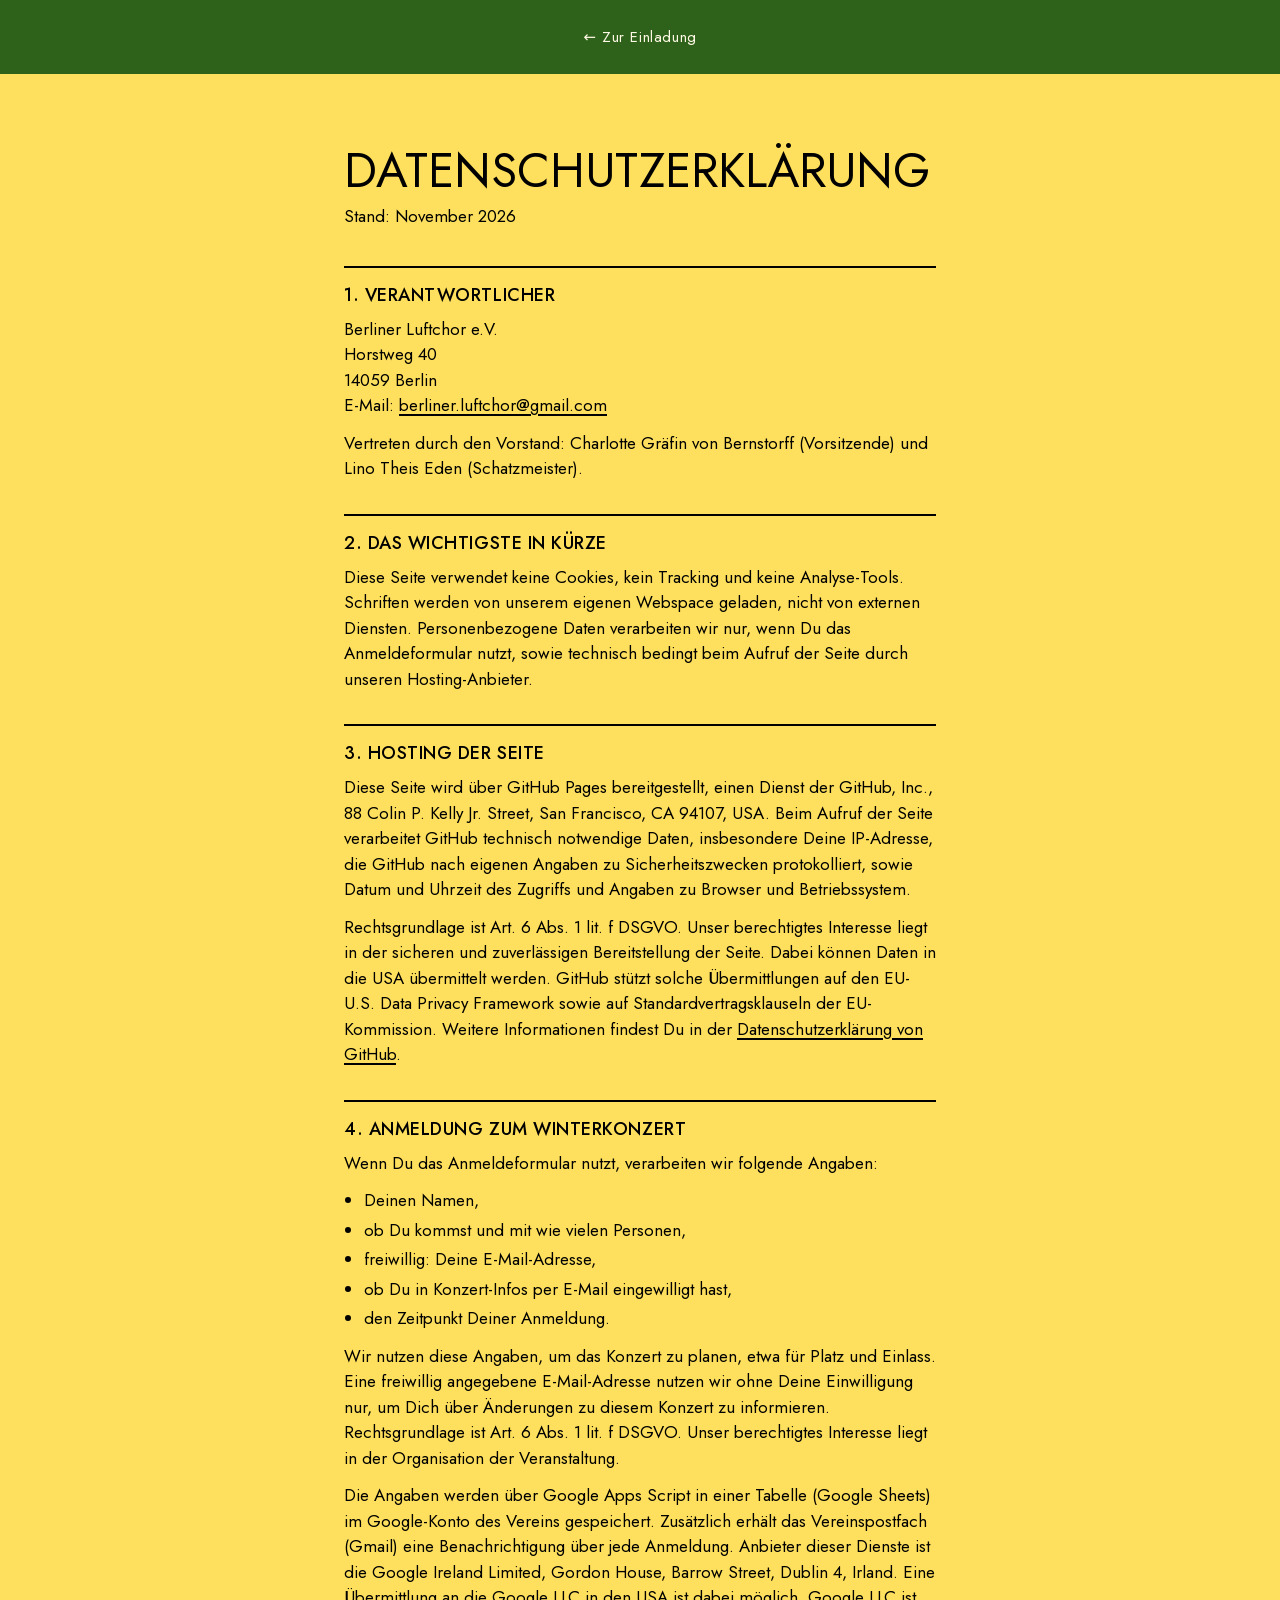
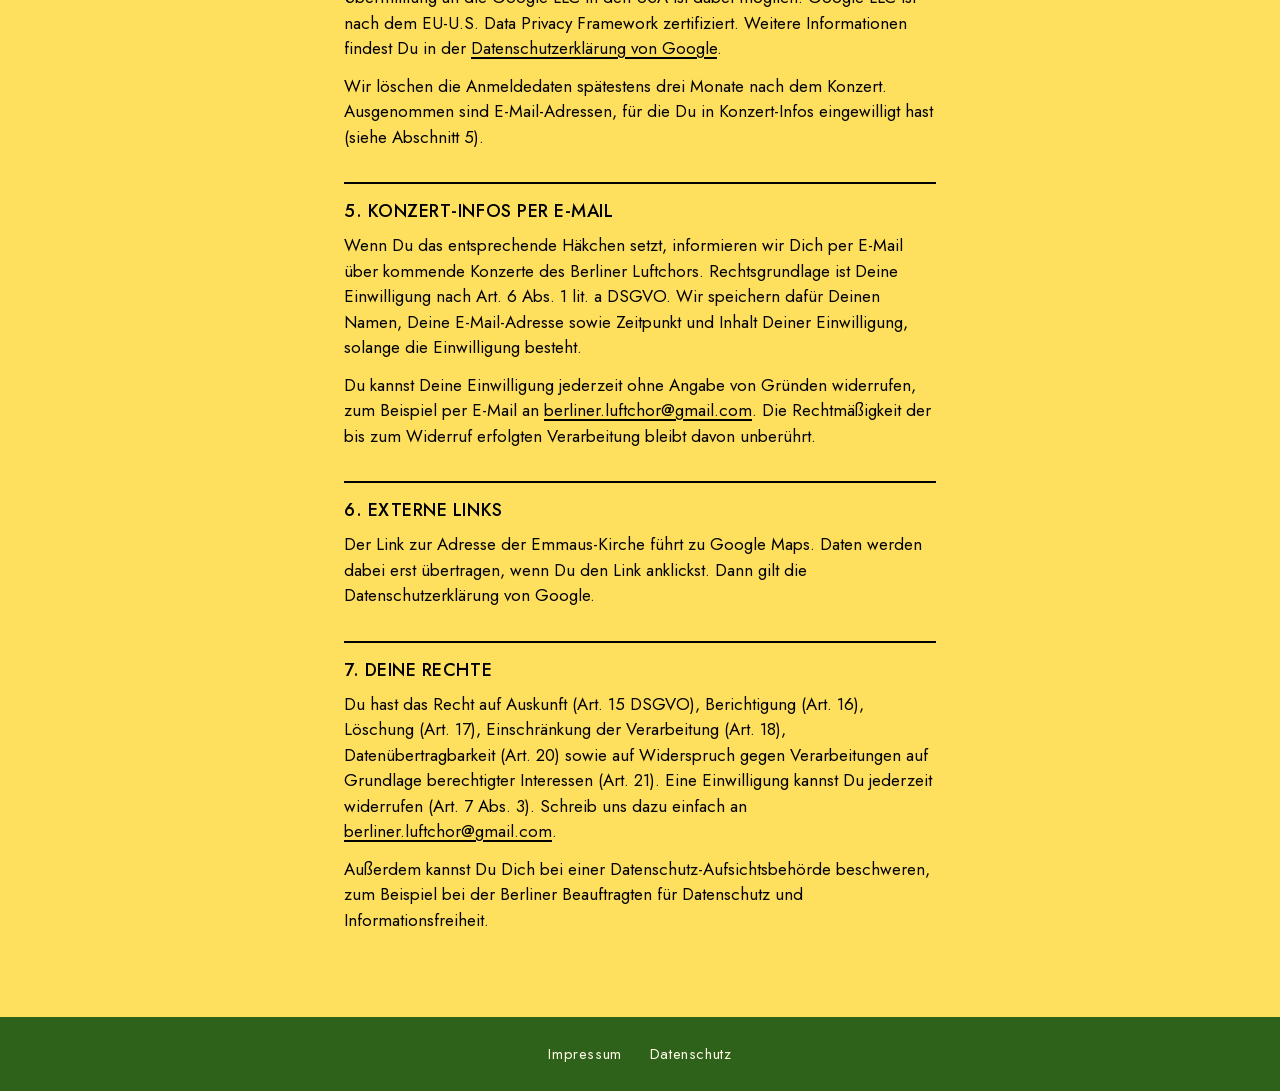
==== datenschutz.html @ 100c8ba3 "Impressum, Datenschutz, lokale Schriften" ====
<!DOCTYPE html>
<html lang="de">
<head>
<meta charset="utf-8">
<meta name="viewport" content="width=device-width, initial-scale=1">
<title>Datenschutz – Berliner Luftchor</title>
<meta name="robots" content="noindex">
<link rel="icon" type="image/png" href="logo.png">
<link rel="stylesheet" href="legal.css">
</head>
<body>
<header class="band"><a href="./">← Zur Einladung</a></header>
<main>
  <h1>Datenschutz&shy;erklärung</h1>
  <p class="sub">Stand: November 2026</p>

  <h2>1. Verantwortlicher</h2>
  <p>Berliner Luftchor e.V.<br>Horstweg 40<br>14059 Berlin<br>E-Mail: <a href="mailto:berliner.luftchor@gmail.com">berliner.luftchor@gmail.com</a></p>
  <p>Vertreten durch den Vorstand: Charlotte Gräfin von Bernstorff (Vorsitzende) und Lino Theis Eden (Schatzmeister).</p>

  <h2>2. Das Wichtigste in Kürze</h2>
  <p>Diese Seite verwendet keine Cookies, kein Tracking und keine Analyse-Tools. Schriften werden von unserem eigenen Webspace geladen, nicht von externen Diensten. Personenbezogene Daten verarbeiten wir nur, wenn Du das Anmeldeformular nutzt, sowie technisch bedingt beim Aufruf der Seite durch unseren Hosting-Anbieter.</p>

  <h2>3. Hosting der Seite</h2>
  <p>Diese Seite wird über GitHub Pages bereitgestellt, einen Dienst der GitHub, Inc., 88 Colin P. Kelly Jr. Street, San Francisco, CA 94107, USA. Beim Aufruf der Seite verarbeitet GitHub technisch notwendige Daten, insbesondere Deine IP-Adresse, die GitHub nach eigenen Angaben zu Sicherheitszwecken protokolliert, sowie Datum und Uhrzeit des Zugriffs und Angaben zu Browser und Betriebssystem.</p>
  <p>Rechtsgrundlage ist Art. 6 Abs. 1 lit. f DSGVO. Unser berechtigtes Interesse liegt in der sicheren und zuverlässigen Bereitstellung der Seite. Dabei können Daten in die USA übermittelt werden. GitHub stützt solche Übermittlungen auf den EU-U.S. Data Privacy Framework sowie auf Standardvertragsklauseln der EU-Kommission. Weitere Informationen findest Du in der <a href="https://docs.github.com/de/site-policy/privacy-policies/github-general-privacy-statement" target="_blank" rel="noopener">Datenschutzerklärung von GitHub</a>.</p>

  <h2>4. Anmeldung zum Winterkonzert</h2>
  <p>Wenn Du das Anmeldeformular nutzt, verarbeiten wir folgende Angaben:</p>
  <ul>
    <li>Deinen Namen,</li>
    <li>ob Du kommst und mit wie vielen Personen,</li>
    <li>freiwillig: Deine E-Mail-Adresse,</li>
    <li>ob Du in Konzert-Infos per E-Mail eingewilligt hast,</li>
    <li>den Zeitpunkt Deiner Anmeldung.</li>
  </ul>
  <p>Wir nutzen diese Angaben, um das Konzert zu planen, etwa für Platz und Einlass. Eine freiwillig angegebene E-Mail-Adresse nutzen wir ohne Deine Einwilligung nur, um Dich über Änderungen zu diesem Konzert zu informieren. Rechtsgrundlage ist Art. 6 Abs. 1 lit. f DSGVO. Unser berechtigtes Interesse liegt in der Organisation der Veranstaltung.</p>
  <p>Die Angaben werden über Google Apps Script in einer Tabelle (Google Sheets) im Google-Konto des Vereins gespeichert. Zusätzlich erhält das Vereinspostfach (Gmail) eine Benachrichtigung über jede Anmeldung. Anbieter dieser Dienste ist die Google Ireland Limited, Gordon House, Barrow Street, Dublin 4, Irland. Eine Übermittlung an die Google LLC in den USA ist dabei möglich. Google LLC ist nach dem EU-U.S. Data Privacy Framework zertifiziert. Weitere Informationen findest Du in der <a href="https://policies.google.com/privacy?hl=de" target="_blank" rel="noopener">Datenschutzerklärung von Google</a>.</p>
  <p>Wir löschen die Anmeldedaten spätestens drei Monate nach dem Konzert. Ausgenommen sind E-Mail-Adressen, für die Du in Konzert-Infos eingewilligt hast (siehe Abschnitt 5).</p>

  <h2>5. Konzert-Infos per E-Mail</h2>
  <p>Wenn Du das entsprechende Häkchen setzt, informieren wir Dich per E-Mail über kommende Konzerte des Berliner Luftchors. Rechtsgrundlage ist Deine Einwilligung nach Art. 6 Abs. 1 lit. a DSGVO. Wir speichern dafür Deinen Namen, Deine E-Mail-Adresse sowie Zeitpunkt und Inhalt Deiner Einwilligung, solange die Einwilligung besteht.</p>
  <p>Du kannst Deine Einwilligung jederzeit ohne Angabe von Gründen widerrufen, zum Beispiel per E-Mail an <a href="mailto:berliner.luftchor@gmail.com">berliner.luftchor@gmail.com</a>. Die Rechtmäßigkeit der bis zum Widerruf erfolgten Verarbeitung bleibt davon unberührt.</p>

  <h2>6. Externe Links</h2>
  <p>Der Link zur Adresse der Emmaus-Kirche führt zu Google Maps. Daten werden dabei erst übertragen, wenn Du den Link anklickst. Dann gilt die Datenschutzerklärung von Google.</p>

  <h2>7. Deine Rechte</h2>
  <p>Du hast das Recht auf Auskunft (Art. 15 DSGVO), Berichtigung (Art. 16), Löschung (Art. 17), Einschränkung der Verarbeitung (Art. 18), Datenübertragbarkeit (Art. 20) sowie auf Widerspruch gegen Verarbeitungen auf Grundlage berechtigter Interessen (Art. 21). Eine Einwilligung kannst Du jederzeit widerrufen (Art. 7 Abs. 3). Schreib uns dazu einfach an <a href="mailto:berliner.luftchor@gmail.com">berliner.luftchor@gmail.com</a>.</p>
  <p>Außerdem kannst Du Dich bei einer Datenschutz-Aufsichtsbehörde beschweren, zum Beispiel bei der Berliner Beauftragten für Datenschutz und Informationsfreiheit.</p>
</main>
<footer class="band"><a href="impressum.html">Impressum</a><a href="datenschutz.html">Datenschutz</a></footer>
</body>
</html>
---- legal.css ----
@font-face{font-family:'Jost';src:url(jost.woff2) format('woff2');font-weight:400 700;font-style:normal;font-display:swap}
:root{--green:#2E6119;--yellow:#FFE05E;--cream:#FFF9E6;--black:#000}
*{box-sizing:border-box;margin:0;padding:0}
body{background:var(--yellow);color:var(--black);font-family:'Jost','Futura','Century Gothic',system-ui,sans-serif;font-size:17px;line-height:1.5;min-height:100vh;display:flex;flex-direction:column;-webkit-font-smoothing:antialiased}
.band{background:var(--green);min-height:clamp(44px,8.2vh,90px);display:flex;align-items:center;justify-content:center;gap:28px;padding:0 20px;font-size:15px;letter-spacing:.04em}
.band a{color:var(--cream);text-decoration:none}
.band a:hover{text-decoration:underline;text-underline-offset:.2em}
main{flex:1;width:100%;max-width:720px;margin:0 auto;padding:clamp(36px,7vw,72px) clamp(22px,7vw,64px)}
h1{font-weight:400;text-transform:uppercase;font-size:clamp(30px,6.4vw,48px);line-height:1.05;margin-bottom:8px}
.sub{margin-bottom:36px}
h2{font-weight:500;text-transform:uppercase;letter-spacing:.03em;font-size:18px;margin:32px 0 8px;border-top:2px solid var(--black);padding-top:14px}
h3{font-weight:500;font-size:17px;margin:18px 0 4px}
p,ul{margin-bottom:12px}
ul{padding-left:1.2em}
li{margin-bottom:4px}
main a{color:inherit;text-decoration:underline;text-decoration-thickness:1.5px;text-underline-offset:.18em;overflow-wrap:anywhere}
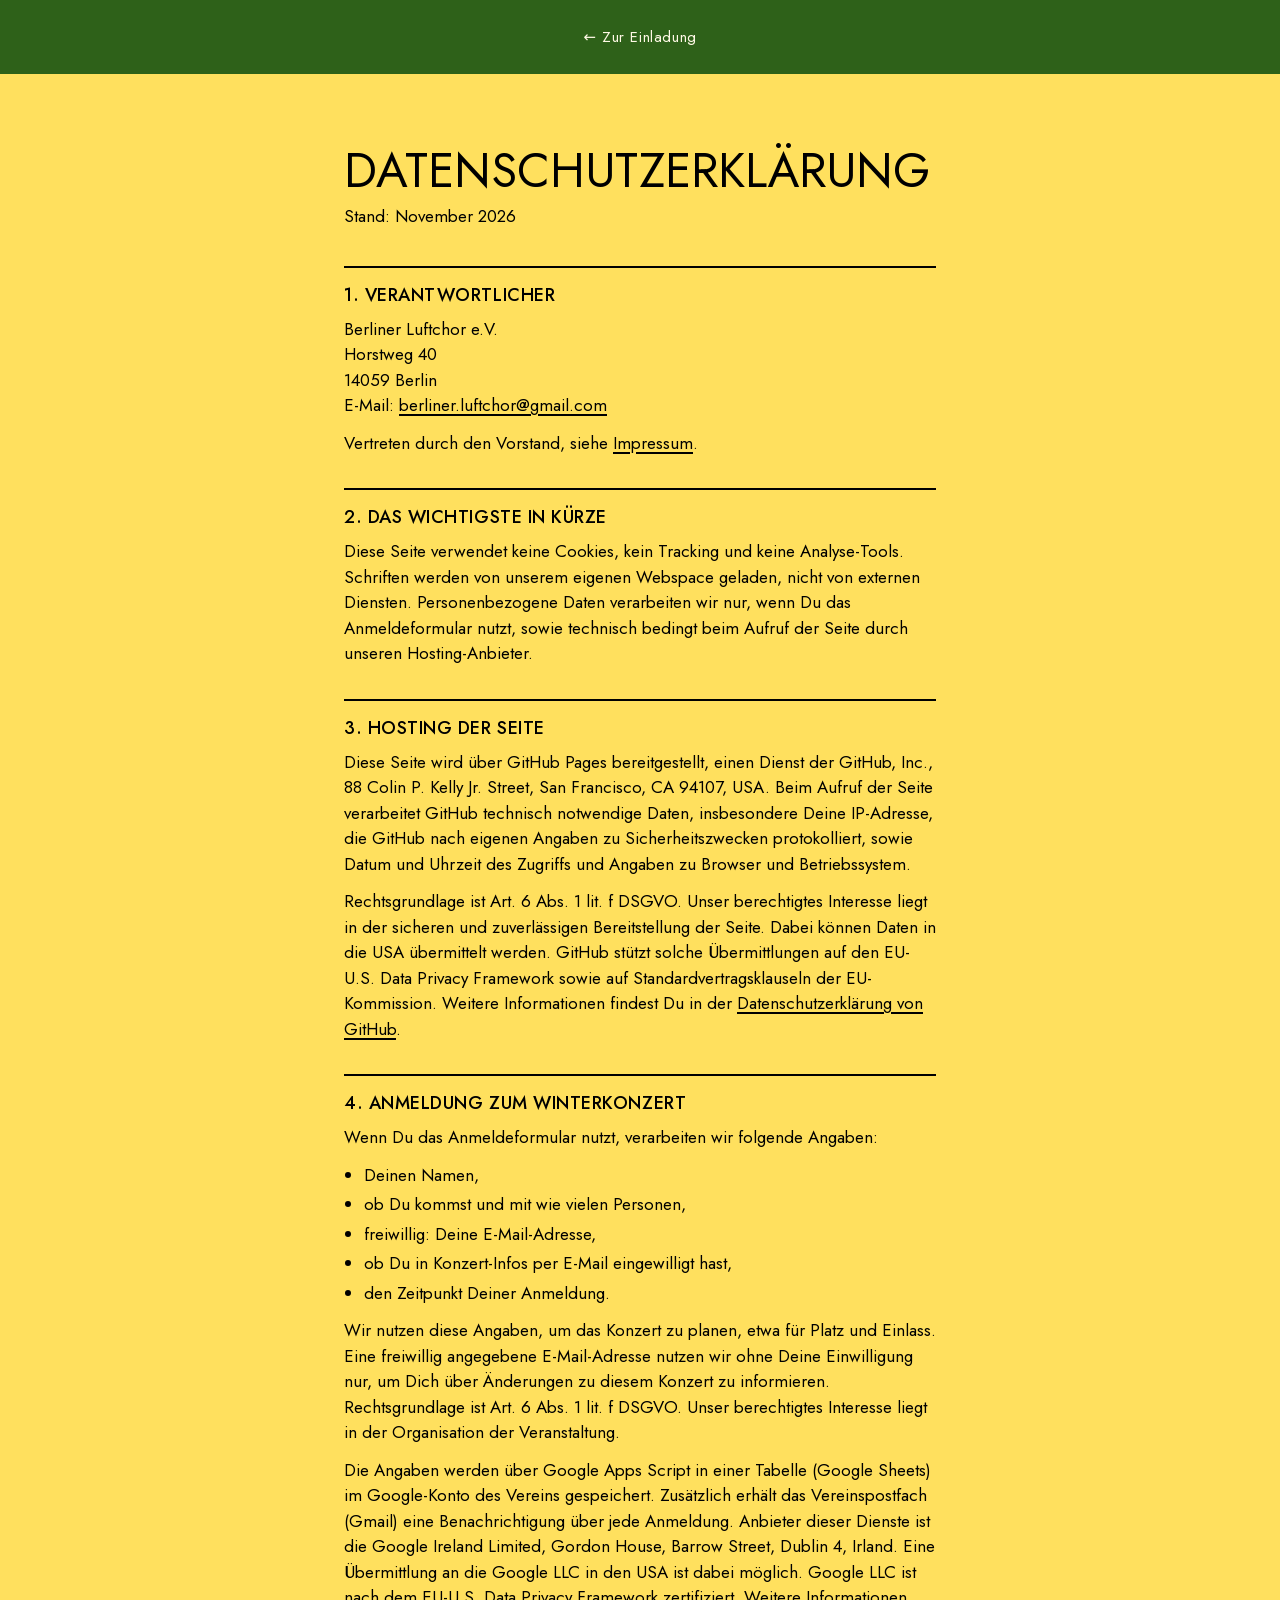
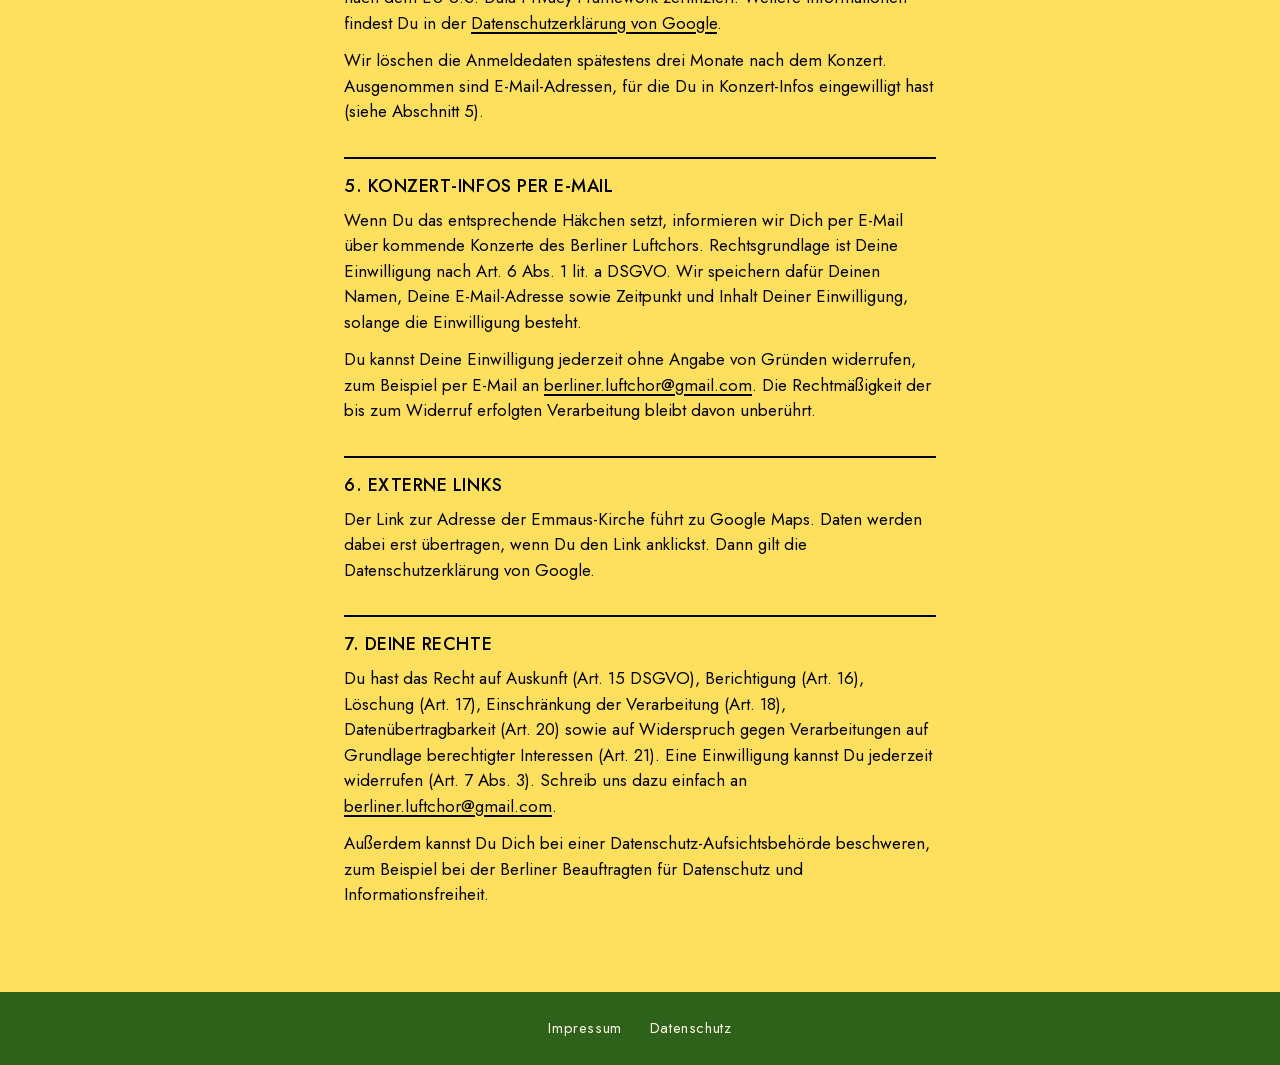
==== commit f9db2ed8: "Impressum: alle Vorstandsmitglieder" ====
--- a/datenschutz.html
+++ b/datenschutz.html
@@ -16,7 +16,7 @@
 
   <h2>1. Verantwortlicher</h2>
   <p>Berliner Luftchor e.V.<br>Horstweg 40<br>14059 Berlin<br>E-Mail: <a href="mailto:berliner.luftchor@gmail.com">berliner.luftchor@gmail.com</a></p>
-  <p>Vertreten durch den Vorstand: Charlotte Gräfin von Bernstorff (Vorsitzende) und Lino Theis Eden (Schatzmeister).</p>
+  <p>Vertreten durch den Vorstand, siehe <a href="impressum.html">Impressum</a>.</p>
 
   <h2>2. Das Wichtigste in Kürze</h2>
   <p>Diese Seite verwendet keine Cookies, kein Tracking und keine Analyse-Tools. Schriften werden von unserem eigenen Webspace geladen, nicht von externen Diensten. Personenbezogene Daten verarbeiten wir nur, wenn Du das Anmeldeformular nutzt, sowie technisch bedingt beim Aufruf der Seite durch unseren Hosting-Anbieter.</p>
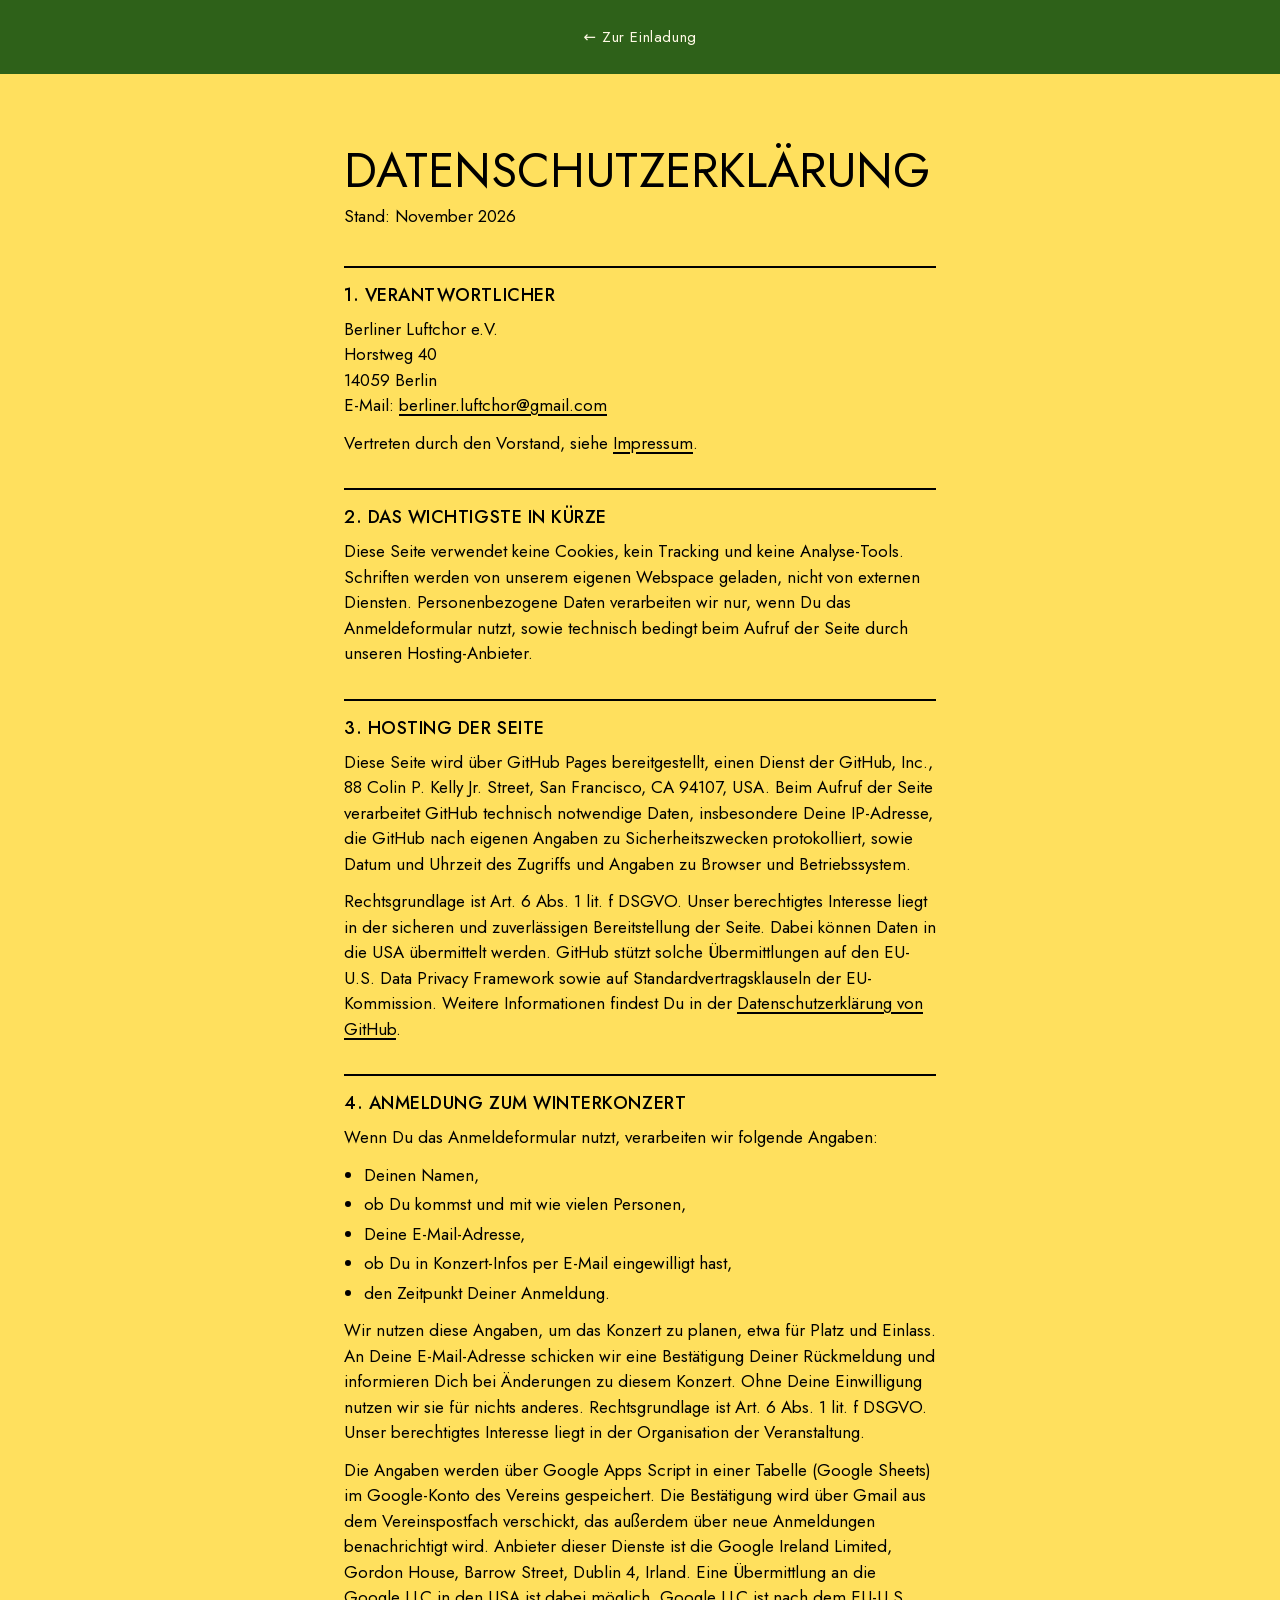
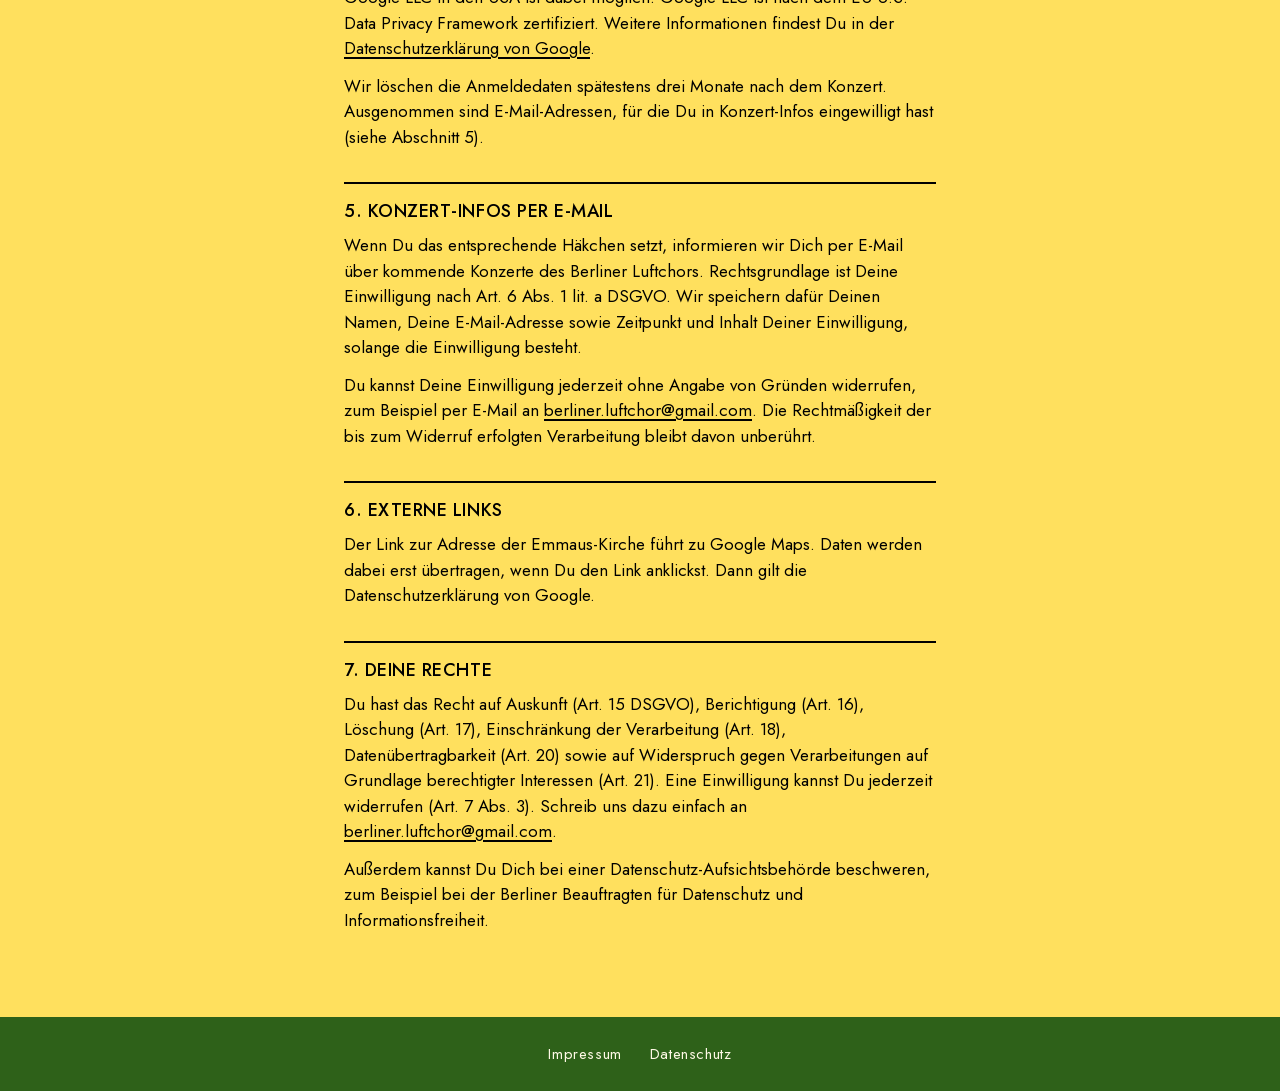
==== commit 494ee1cf: "E-Mail Pflicht + Bestätigung, Datenschutz" ====
--- a/datenschutz.html
+++ b/datenschutz.html
@@ -30,12 +30,12 @@
   <ul>
     <li>Deinen Namen,</li>
     <li>ob Du kommst und mit wie vielen Personen,</li>
-    <li>freiwillig: Deine E-Mail-Adresse,</li>
+    <li>Deine E-Mail-Adresse,</li>
     <li>ob Du in Konzert-Infos per E-Mail eingewilligt hast,</li>
     <li>den Zeitpunkt Deiner Anmeldung.</li>
   </ul>
-  <p>Wir nutzen diese Angaben, um das Konzert zu planen, etwa für Platz und Einlass. Eine freiwillig angegebene E-Mail-Adresse nutzen wir ohne Deine Einwilligung nur, um Dich über Änderungen zu diesem Konzert zu informieren. Rechtsgrundlage ist Art. 6 Abs. 1 lit. f DSGVO. Unser berechtigtes Interesse liegt in der Organisation der Veranstaltung.</p>
-  <p>Die Angaben werden über Google Apps Script in einer Tabelle (Google Sheets) im Google-Konto des Vereins gespeichert. Zusätzlich erhält das Vereinspostfach (Gmail) eine Benachrichtigung über jede Anmeldung. Anbieter dieser Dienste ist die Google Ireland Limited, Gordon House, Barrow Street, Dublin 4, Irland. Eine Übermittlung an die Google LLC in den USA ist dabei möglich. Google LLC ist nach dem EU-U.S. Data Privacy Framework zertifiziert. Weitere Informationen findest Du in der <a href="https://policies.google.com/privacy?hl=de" target="_blank" rel="noopener">Datenschutzerklärung von Google</a>.</p>
+  <p>Wir nutzen diese Angaben, um das Konzert zu planen, etwa für Platz und Einlass. An Deine E-Mail-Adresse schicken wir eine Bestätigung Deiner Rückmeldung und informieren Dich bei Änderungen zu diesem Konzert. Ohne Deine Einwilligung nutzen wir sie für nichts anderes. Rechtsgrundlage ist Art. 6 Abs. 1 lit. f DSGVO. Unser berechtigtes Interesse liegt in der Organisation der Veranstaltung.</p>
+  <p>Die Angaben werden über Google Apps Script in einer Tabelle (Google Sheets) im Google-Konto des Vereins gespeichert. Die Bestätigung wird über Gmail aus dem Vereinspostfach verschickt, das außerdem über neue Anmeldungen benachrichtigt wird. Anbieter dieser Dienste ist die Google Ireland Limited, Gordon House, Barrow Street, Dublin 4, Irland. Eine Übermittlung an die Google LLC in den USA ist dabei möglich. Google LLC ist nach dem EU-U.S. Data Privacy Framework zertifiziert. Weitere Informationen findest Du in der <a href="https://policies.google.com/privacy?hl=de" target="_blank" rel="noopener">Datenschutzerklärung von Google</a>.</p>
   <p>Wir löschen die Anmeldedaten spätestens drei Monate nach dem Konzert. Ausgenommen sind E-Mail-Adressen, für die Du in Konzert-Infos eingewilligt hast (siehe Abschnitt 5).</p>
 
   <h2>5. Konzert-Infos per E-Mail</h2>
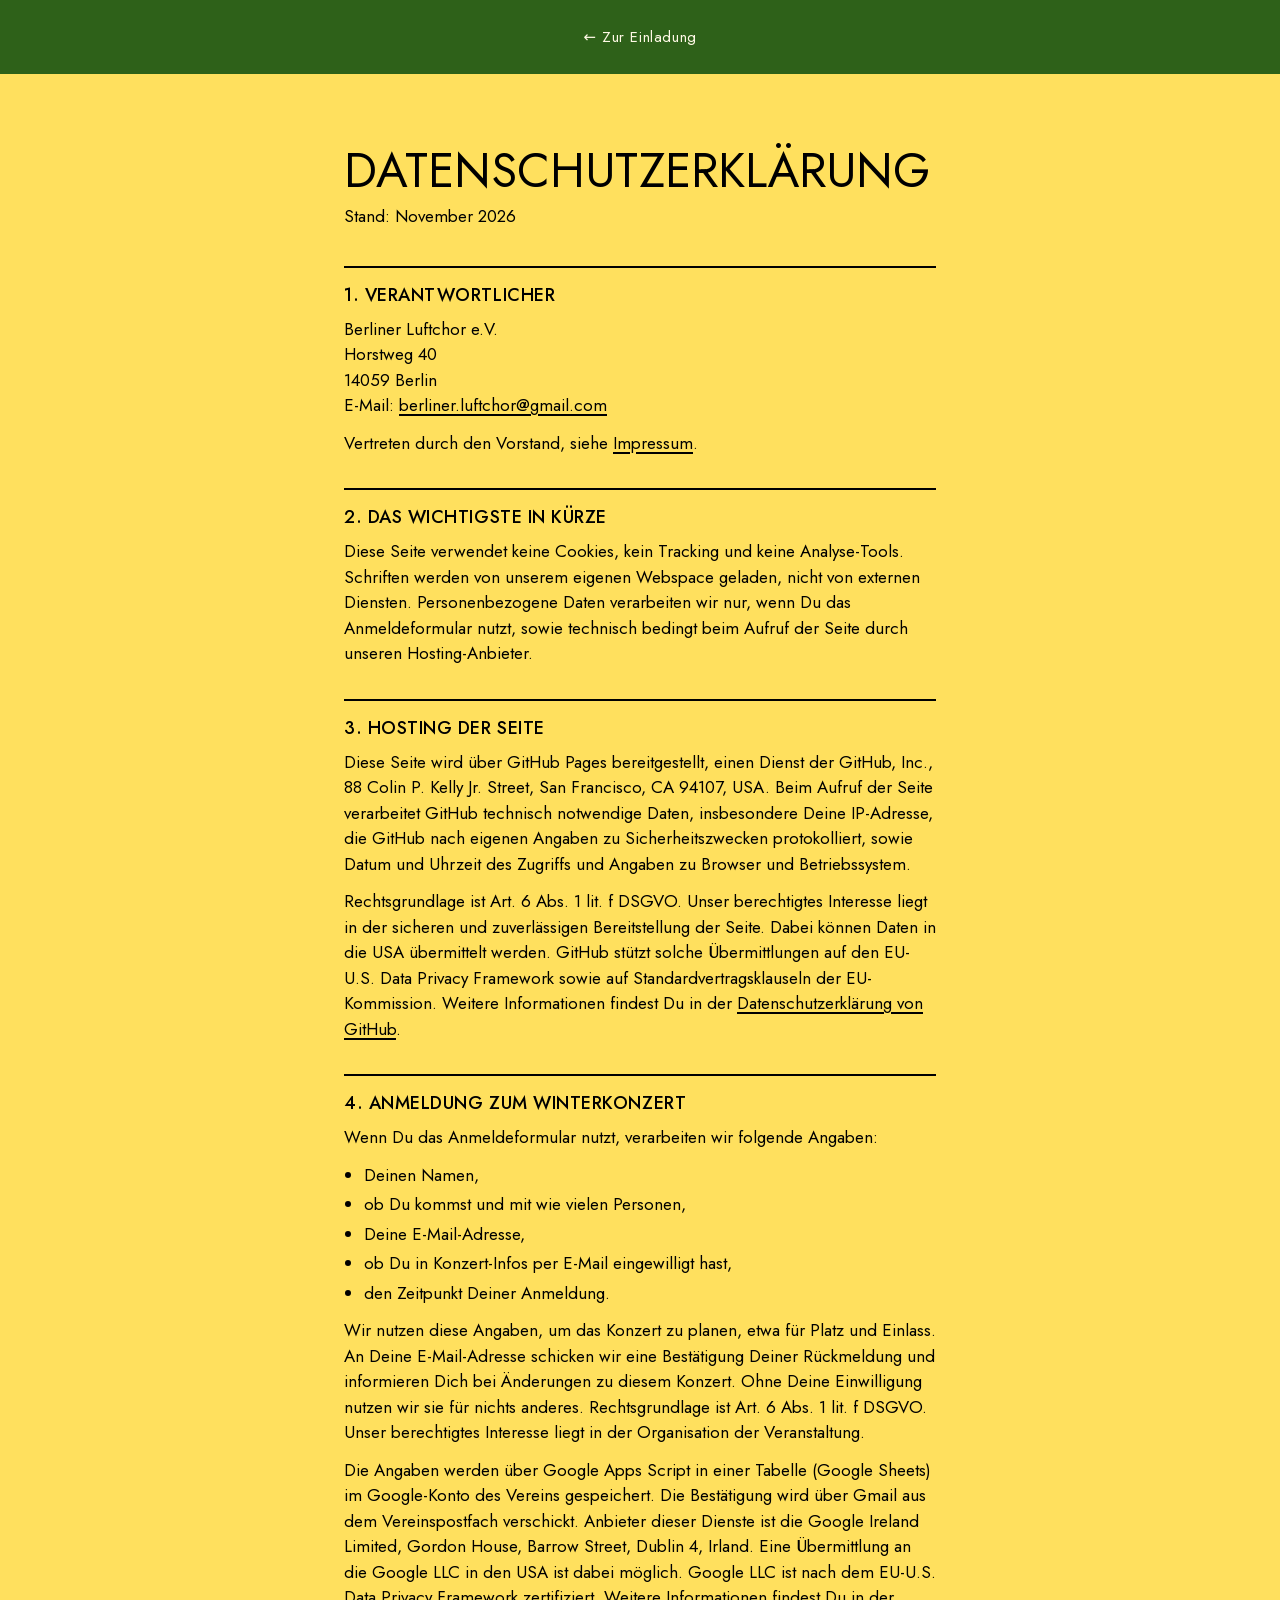
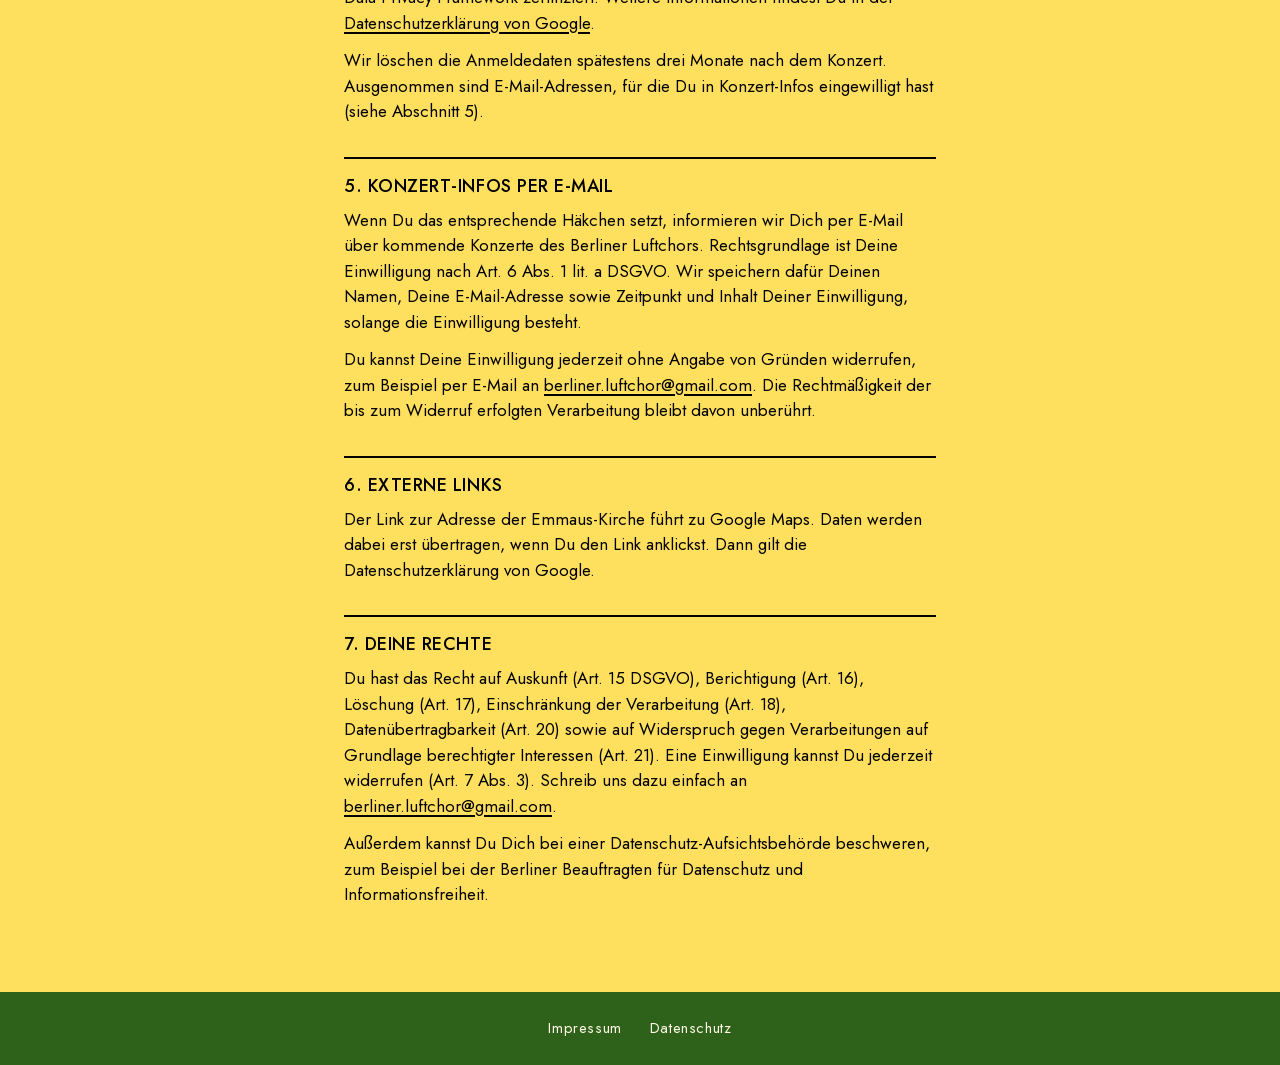
==== commit 884cfe6e: "Datenschutz: keine Benachrichtigung mehr" ====
--- a/datenschutz.html
+++ b/datenschutz.html
@@ -35,7 +35,7 @@
     <li>den Zeitpunkt Deiner Anmeldung.</li>
   </ul>
   <p>Wir nutzen diese Angaben, um das Konzert zu planen, etwa für Platz und Einlass. An Deine E-Mail-Adresse schicken wir eine Bestätigung Deiner Rückmeldung und informieren Dich bei Änderungen zu diesem Konzert. Ohne Deine Einwilligung nutzen wir sie für nichts anderes. Rechtsgrundlage ist Art. 6 Abs. 1 lit. f DSGVO. Unser berechtigtes Interesse liegt in der Organisation der Veranstaltung.</p>
-  <p>Die Angaben werden über Google Apps Script in einer Tabelle (Google Sheets) im Google-Konto des Vereins gespeichert. Die Bestätigung wird über Gmail aus dem Vereinspostfach verschickt, das außerdem über neue Anmeldungen benachrichtigt wird. Anbieter dieser Dienste ist die Google Ireland Limited, Gordon House, Barrow Street, Dublin 4, Irland. Eine Übermittlung an die Google LLC in den USA ist dabei möglich. Google LLC ist nach dem EU-U.S. Data Privacy Framework zertifiziert. Weitere Informationen findest Du in der <a href="https://policies.google.com/privacy?hl=de" target="_blank" rel="noopener">Datenschutzerklärung von Google</a>.</p>
+  <p>Die Angaben werden über Google Apps Script in einer Tabelle (Google Sheets) im Google-Konto des Vereins gespeichert. Die Bestätigung wird über Gmail aus dem Vereinspostfach verschickt. Anbieter dieser Dienste ist die Google Ireland Limited, Gordon House, Barrow Street, Dublin 4, Irland. Eine Übermittlung an die Google LLC in den USA ist dabei möglich. Google LLC ist nach dem EU-U.S. Data Privacy Framework zertifiziert. Weitere Informationen findest Du in der <a href="https://policies.google.com/privacy?hl=de" target="_blank" rel="noopener">Datenschutzerklärung von Google</a>.</p>
   <p>Wir löschen die Anmeldedaten spätestens drei Monate nach dem Konzert. Ausgenommen sind E-Mail-Adressen, für die Du in Konzert-Infos eingewilligt hast (siehe Abschnitt 5).</p>
 
   <h2>5. Konzert-Infos per E-Mail</h2>
